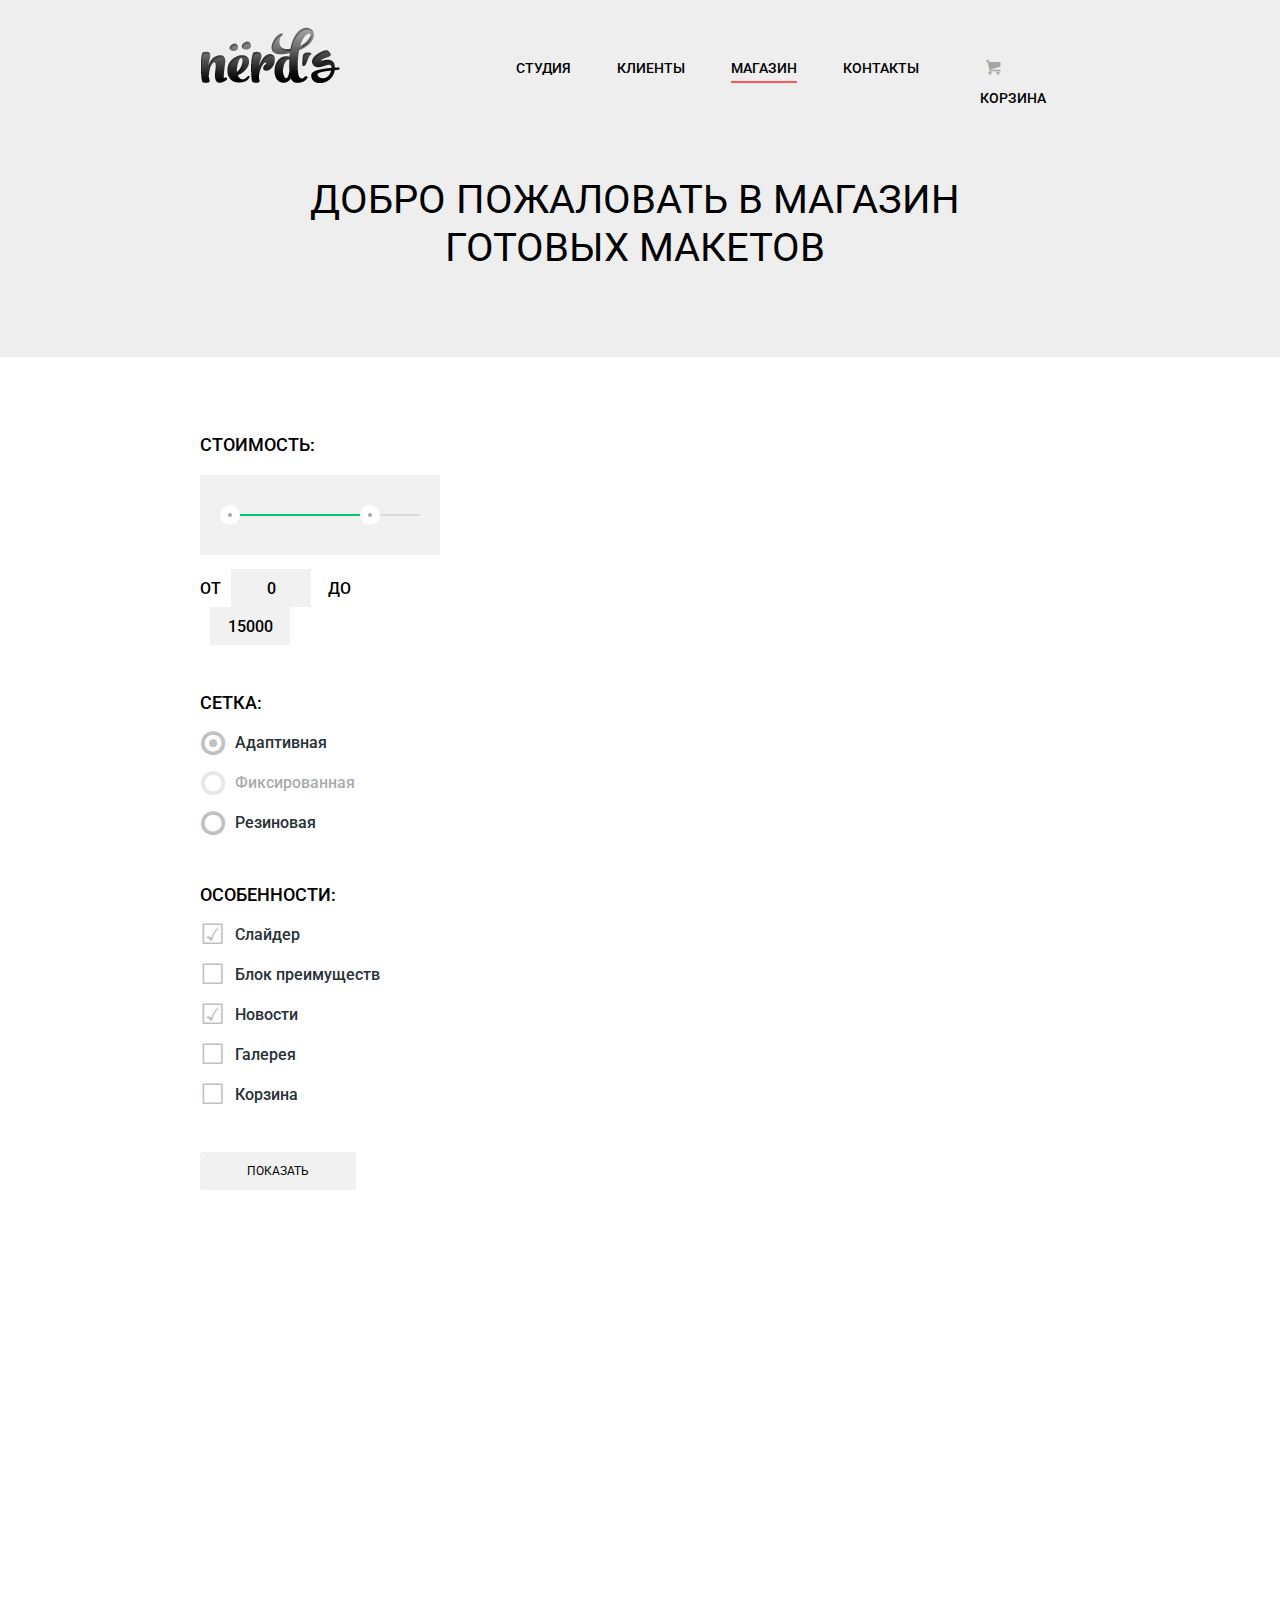
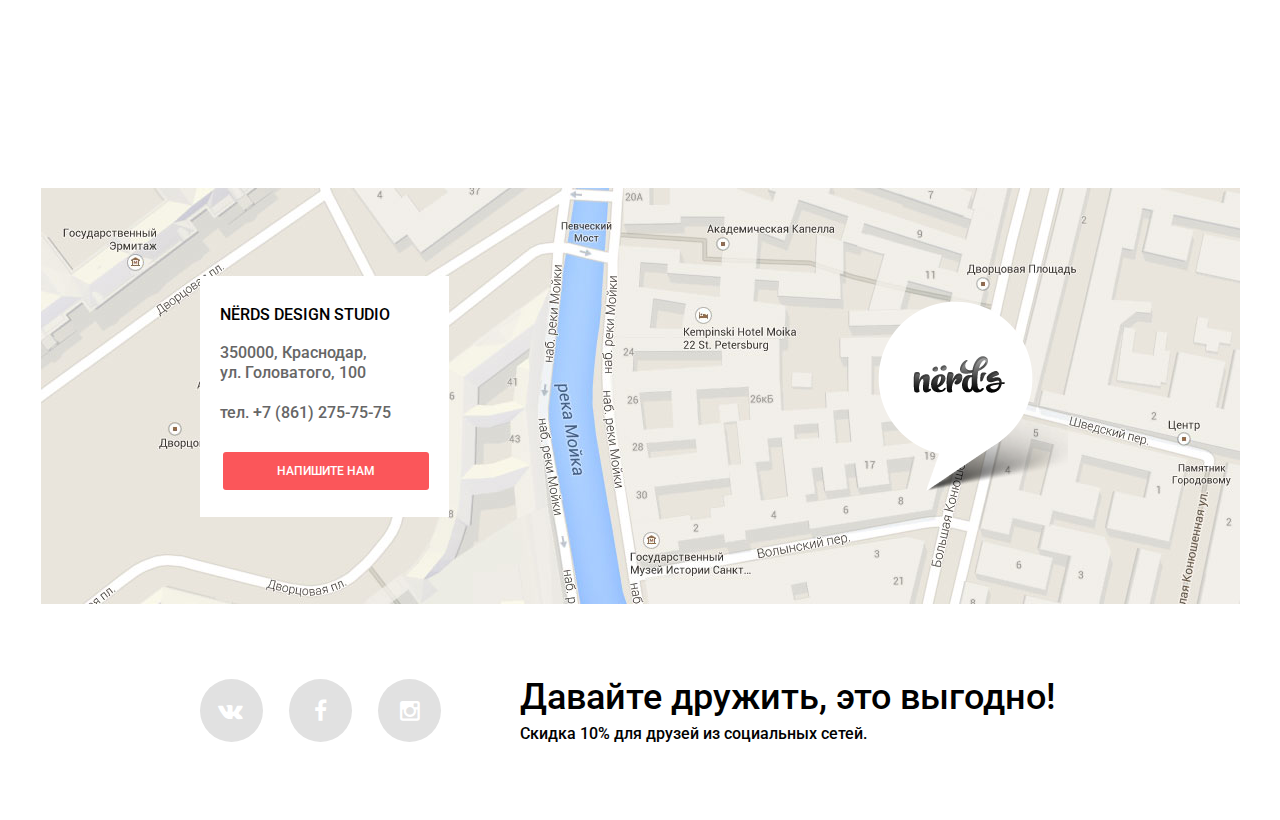
==== shop.html @ ef89e368 "добавил скрипт, начал размечать каталог, полностью доделал главную страницу" ====
<!DOCTYPE html>
<html lang="ru">
  <head>
    <meta charset="utf-8">
    <link href="https://fonts.googleapis.com/css?family=Roboto:500&amp;subset=cyrillic" rel="stylesheet">
    <link rel="stylesheet" href="css/normalize.css">
    <link rel="stylesheet" href="css/style.css">
    <title>Каталог Нёрдс</title>
  </head>
  <body class="inner-page">
    <header class="main-header">
      <div class="container clearfix">
        <div class="top-page clearfix">
          <nav class="main-navigation">
            <a href="index.html" class="main-logo">
              <img src="img/logo.svg" alt="Студия Нёрдс" height="56" width="139">
            </a>
            <ul class="nav-list">
              <li>
                <a href="index.html">Студия</a>
              </li>
              <li>
                <a href="#">Клиенты</a>
              </li>
              <li class="active">
                <span>Магазин</span>
              </li>
              <li>
                <a href="#">Контакты</a>
              </li>
            </ul>
          </nav>
          <div class="cart-block">
            <a href="#" class="cart"><i class="icon-basket"></i>Корзина</a>
          </div>
        </div>
        <div class="greeting container">
          <h1 class="greeting-text">Добро пожаловать в магазин готовых макетов</h1>
        </div>
      </div>
    </header>
    <main class="container">
      <div class="catalog clearfix">
        <div class="catalog-column-left">
          <form action="#" class="catalog-form" method="post">
            <fieldset class="catalog-price-check">
              <legend>Стоимость:</legend>
              <div class="toddler">
                <div class="toddler-scale">
                  <div class="toddler-scale-checked"></div>
                </div>
                <div class="toddler-range toddler-range-min"></div>
                <div class="toddler-range toddler-range-max"></div>
              </div>
              <label for="min-price">От</label>
              <input type="text" name="min-price" id="min-price" placeholder="0">
              <label for="max-price">До</label>
              <input type="text" name="max-price" id="max-price" placeholder="15000">
            </fieldset>
            <fieldset class="catalog-button-group">
              <legend>Сетка:</legend>
              <input type="radio" name="grid" value="grid-1" id="grid-1" checked>
              <label for="grid-1" class="icon-circle">Адаптивная</label>
              <input type="radio" name="grid" value="grid-2" id="grid-2" disabled>
              <label for="grid-2" class="icon-circle">Фиксированная</label>
              <input type="radio" name="grid" value="grid-3" id="grid-3">
              <label for="grid-3" class="icon-circle">Резиновая</label>
            </fieldset>
            <fieldset class="catalog-button-group">
              <legend>Особенности:</legend>
              <input type="checkbox" name="feature-1" id="feature-1" checked>
              <label for="feature-1">Слайдер</label>
              <input type="checkbox" name="feature-2" id="feature-2">
              <label for="feature-2">Блок преимуществ</label>
              <input type="checkbox" name="feature-3" id="feature-3" checked>
              <label for="feature-3">Новости</label>
              <input type="checkbox" name="feature-4" id="feature-4">
              <label for="feature-4">Галерея</label>
              <input type="checkbox" name="feature-5" id="feature-5">
              <label for="feature-5">Корзина</label>
            </fieldset>
            <button type="submit" class="button">Показать</button>
          </form>
        </div>
        <div class="catalog-column-right">

        </div>
      </div>
    </main>
    <footer class="main-footer">
      <div class="main-map">
        <div class="map"  id="yandex-map"></div>
        <div class="container">
          <div class="main-address">
            <span>NЁRDS DESIGN STUDIO</span>
            <p>350000, Краснодар,<br>
            ул. Головатого, 100</p>
            <p>тел. +7 (861) 275-75-75</p>
            <a href="#" class="button">Напишите нам</a>
          </div>
        </div>
      </div>

      <div class="modal-content">
        <button class="modal-content-close" type="button">Закрыть</button>
        <form action="#" class="write-us-form" method="post">
          <div class="clearfix">
            <div class="form-left-column">
              <label for="name-input">Ваше имя:</label>
              <input type="text" id="name-input" placeholder="Представьтесь, пожалуйста" name="name-input">
            </div>
            <div class="form-right-column">
              <label for="mail">Ваш e-mail:</label>
              <input type="text" id="mail" placeholder="Для отправки ответа" name="mail">
            </div>
          </div>
          <label for="letter">Текст письма:</label>
          <textarea class="letter" name="letter" id="letter" rows="5" required>В свободной форме</textarea>
          <button class="button" type="submit">Отправить</button>
        </form>
      </div>
      <div class="container">
        <div class="social clearfix">
          <div class="social-btns">
            <a class="social-btn social-btn-vk" href="https://www.vk.com"><i class="icon-vk"></i></a>
            <a class="social-btn social-btn-fb" href="https://www.facebook.com"><i class="icon-facebook"></i></a>
            <a class="social-btn social-btn-inst" href="https://www.instagram.com"><i class="icon-instagramm"></i></a>
          </div>
          <div class="social-text">
            <p><b>Давайте дружить, это выгодно!</b>
            Скидка 10% для друзей из социальных сетей.</p>
          </div>
        </div>
      </div>
    </footer>
    <script type="text/javascript" charset="utf-8" async src="https://api-maps.yandex.ru/services/constructor/1.0/js/?um=constructor%3A620518ed5c11a32c4e3339f65c993068801d20d8fc1c174d56c2d989a11e7b96&amp;width=100%25&amp;height=416&amp;lang=ru_RU&amp;scroll=true&id=yandex-map"></script>
    <script src="js/script.js"></script>
  </body>
</html>
---- css/style.css ----
@font-face {
  font-weight: normal;
  font-style: normal;

  font-family: "symbols-nerds";
  src: url("../fonts/symbols-nerds.woff") format("woff"),
       url("../fonts/symbols-nerds.woff2") format("woff2");
}

[class^="icon-"]::before,
[class*=" icon-"]::before {
  display: inline-block;
  width: 1em;
  margin-right: 0.2em;
  margin-left: 0.2em;

  font-weight: normal;
  line-height: 1em;
  font-family: "symbols-nerds";
  text-align: center;
  text-transform: none;
  text-decoration: inherit;
  font-style: normal;
  font-variant: normal;

  speak: none;
}

.icon-basket::before { content: "\62"; } /* "b" */
.icon-facebook::before { content: "\66"; } /* "f" */
.icon-twitter::before { content: "\74"; } /* "t" */
.icon-vk::before { content: "\76"; } /* "v" */
.icon-up-dir::before { content: "\25b2"; } /* "▲" */
.icon-down-dir::before { content: "\25bc"; } /* "▼" */
.icon-circle::before { content: "\25cb"; } /* "○" */
.icon-circle-dot::before { content: "\25cf"; } /* "●" */
.icon-check-off::before { content: "\2610"; } /* "☐" */
.icon-check-on::before { content: "\2611"; } /* "☑" */
.icon-instagramm::before { content: "📷"; } /* "\1f4f7" */


body {
  margin: 0;
  min-width: 900px;
  font-size: 16px;
  font-weight: 500;
  line-height: 22px;
  font-family: "Roboto", "Arial", sans-serif;
  color: #000000;
  background: #ffffff no-repeat;
}

body b {
  font-size: 36px;
  line-height: 36px;
  font-weight: 500;
}

.container {
  width: 880px;
  padding: 0 10px;
  margin: 0 auto;
}

.clearfix::after {
  content: "";
  display: table;
  clear: both;
}

/* НАЧАЛО ВЁРСТКИ ЗАГОЛОВКА ВСЕХ СТРАНИЦ */

.main-header {
  margin: 0;
  margin-bottom: 80px;
  background: #eeeeee;
}

.top-page {
  margin-bottom: 34px;
  padding-top: 27px;
}

.main-navigation {
  float: left;
  min-width: 720px;
}

.main-navigation .main-logo {
  display: block;
  float: left;
  padding-left: 1px;
  width: 139px;
  height: 56px;
}

.main-logo img {
  width: 139px;
  height: 56px;
}

.main-navigation .nav-list {
  float: right;
  padding: 0;
  margin: 0;
  max-width: 630px;
  padding-top: 26px;
  list-style: none;
  font-size: 0;
}

.nav-list li {
  display: inline-block;
  vertical-align: top;
}

.nav-list li a {
  padding: 0 23px;
  color: #000000;
  font-size: 14px;
  line-height: 30px;
  text-decoration: none;
  text-transform: uppercase;
}

.nav-list li:last-of-type a {
  padding-right: 1px;
}

.nav-list a:hover {
  color: #fb565a;
}

.nav-list a:active {
  color: #000000;
  opacity: 0.4;
}

.active {
  position: relative;
  background: none;
}

.active span {
  display: block;
  padding: 0 23px;
  color: #000000;
  font-size: 14px;
  line-height: 30px;
  text-decoration: none;
  text-transform: uppercase;
}

.active::after {
  position: absolute;
  content: "";
  right: 23px;
  bottom: 0;
  left: 23px;
  height: 2px;
  background: #fb565a;
}

.cart-block {
  float: right;
  width: 100px;
  padding-top: 26px;
  word-wrap: break-word;
}

.cart-block .active::after {
  width: 100%;
  right: 0;
  left: 0;
}

.cart {
  display: block;
  color: #000000;
  font-size: 14px;
  line-height: 30px;
  text-decoration: none;
  text-transform: uppercase;
}

.cart:hover {
  color: #fb565a;
}

.cart:active {
  color: #000000;
  opacity: 0.4;
}

.cart .icon-basket {
  padding-left: 2px;
  margin-right: 10px;
  font-size: 16px;
  opacity: 0.3;
}

.cart:hover .icon-basket{
  opacity: 1.0;
}
/* КОНЕЦ ВЁРСТКИ ЗАГОЛОВКА ВСЕХ СТРАНИЦ */

/* ВЁРСТКА СЛАЙДЕРА */

.slider {
  position: relative;
  overflow: hidden;
}

.slider-controls {
  position: absolute;
  left: 406px;
  right: 400px;
  bottom: 95px;
  font-size: 0;
  z-index: 5;
}

.slider-controls label {
  display: inline-block;
  vertical-align: bottom;
  height: 4px;
  width: 4px;
  margin-right: 9px;
  border: 3px solid #ffffff;
  border-radius: 50%;
  background-color: #ffffff;
  cursor: pointer;
}

.slider-controls label:last-child {
  margin: 0;
}

input[type="radio"]:first-of-type:checked ~ .slider-controls label:first-child,
input[type="radio"]:nth-of-type(2):checked ~ .slider-controls label:nth-child(2),
input[type="radio"]:last-of-type:checked ~ .slider-controls label:last-child {
  background-color: #c1c1c1;
}

input[type="radio"]:first-of-type:checked ~ .slider-inner {
  transform: translate(0);
}

input[type="radio"]:nth-of-type(2):checked ~ .slider-inner {
  transform: translate(-880px);
}

input[type="radio"]:last-of-type:checked ~ .slider-inner {
  transform: translate(-1760px);
}

.slider-inner {
  width: 300%;
}

.slide {
  float: left;
  width: 880px;
}

input[name="slider-toggle"] {
  display: none;
}

.slide-1 {
  background: url("../img/slide-1.png") no-repeat 100% 19px;
}

.slide-2 {
  background: url("../img/slide-2.png") no-repeat 98% 23px;
}

.slide-3 {
  background: url("../img/slide-3.png") no-repeat 99% 100%;
}

.slider-text {
  padding-top: 39px;
}

.slider-text b {
  display: block;
  margin: 0;
  padding: 0;
  margin-bottom: 19px;
}

.slider-text p {
  margin: 0;
  margin-bottom: 27px;
  padding: 0;
}

/* КОНЕЦ ВЁРСТКИ СЛАЙДЕРА */

/* ОБЩИЙ СТИЛЬ КНОПОК */
.button {
  display: inline-block;
  padding: 10px 70px;
  margin-bottom: 80px;
  border-radius: 3px;
  color: #ffffff;
  vertical-align: top;
  text-decoration: none;
  text-transform: uppercase;
  text-align: center;
  font-size: 12px;
  line-height: 18px;
  background-color: #fb565a;
  border: none;
  outline: none;
  cursor: pointer;
}

.button:hover {
  background-color: #d6494d;
}

.button:active {
  background-color: #b63538;
  box-shadow: inset 0 3px rgba(0, 0, 0, 0.15);
}

/* ГЛАВНАЯ СТРАНИЦА БЛОК УСЛУГ */

.products {
  margin-bottom: 58px;
  border-bottom: 2px solid #eeeeee;
}

.products-item {
  float: left;
  margin-right: 80px;
  width: 240px;
}

.products-item:last-child {
  margin: 0;
}

.products-item img {
  width: 240px;
  height: 124px;
  vertical-align: top;
}

.products-item h2 {
  margin: 0;
  margin-top: 22px;
  margin-bottom: 14px;
  padding: 0;
  font-size: 18px;
  line-height: 30px;
  text-transform: uppercase;
  font-weight: 500;
}

.products-item p {
  margin: 0;
  padding: 0;
  margin-bottom: 27px;
  font-size: 15px;
  line-height: 22px;
}

.products-item .button {
  padding: 10px 40px;
}

.button-green {
  background-color: #00ca74;
}

.button-green:hover {
  background-color: #01a25e;
}

.button-green:active {
  background-color: #009053;
  box-shadow: inset 0 3px rgba(0, 0, 0, 0.15);
}

.button-yellow {
  background-color: #efc84a;
}

.button-yellow:hover {
  background-color: #d6ae2c;
}

.button-yellow:active {
  background-color: #c09b24;
  box-shadow: inset 0 3px rgba(0, 0, 0, 0.15);
}

/* КОНЕЦ БЛОКА УСЛУГ */

/* ГЛАВНАЯ СТРАНИЦА БЛОК О КОМПАНИИ */

.about-us {
  border-bottom: 2px solid #eeeeee;
}

.inner-column-left {
  float: left;
  width: 620px;
}

.about-us-description p {
  margin: 0;
  margin-bottom: 44px;
}

.about-us-description .about-us-title {
  margin: 0;
  margin-bottom: 18px;
  padding: 0;
  padding-top: 12px;
}

.about-us-lists .list-title {
  display: block;
  margin-bottom: 22px;
  text-transform: uppercase;
}

.about-us-lists ul {
  margin: 0;
  padding: 0;
  list-style: none;
}

.about-us-lists ul li {
  position: relative;
  padding-left: 36px;
  margin-bottom: 21px;
}

.about-us-lists ul li:last-of-type {
  margin-bottom: 70px;
}

.about-us-lists ul li::before {
  position: absolute;
  content: "";
  left: 0;
  top: 50%;
  width: 25px;
  height: 2px;
  background-color: #fb565a;
}

.inner-column-right {
  float: right;
  width: 240px;
}

.inner-column-logo {
  text-align: center;
}

.inner-column-logo img {
  vertical-align: top;
  padding-left: 31px;
  padding-right: 22px;
  height: 75px;
  width: 187px;
  margin-bottom: 28px;
}

.inner-column-logo span {
  position: relative;
  z-index: 2;
  text-transform: uppercase;
  background-color: #fff;
}

.inner-column-logo::after {
  position: relative;
  z-index: 1;
  content: "";
  bottom: 12px;
  display: block;
  border-bottom: 2px solid #eeeeee;
}

/* КОНЕЦ БЛОКА О КОМПАНИИ */

/* ГЛАВНАЯ СТРАНИЦА БЛОК ПАРТНЁРОВ */
.partners {
  height: 170px;
  border-bottom: 2px solid #eeeeee;
  font-size: 0;
  line-height: 0;
}

.partners a {
  display: inline-block;
  padding-right: 11px;
  padding-left: 12px;
  margin-right: 100px;
  vertical-align: top;
}

.partners a:first-child {
  padding-top: 67px;
  padding-bottom: 62px;
}

.partners a:nth-child(2) {
  padding-top: 55px;
  padding-bottom: 43px;
}

.partners a:last-child {
  margin: 0;
  padding-top: 45px;
  padding-bottom: 31px;
}

.partners a:link {
  opacity: 0.2;
}

.partners a:hover, .partners a:active {
  opacity: 1.0;
}

/* КОНЕЦ БЛОКА ПАРТНЁРОВ */

/* ЗАГОЛОВОК ДЛЯ СТРАНИЦЫ С КАТАЛОГОМ */

.inner-page .top-page{
  margin-bottom: 63px;
}

.inner-page .main-header {
  margin-bottom: 73px;
}

.greeting {
  margin-bottom: 85px;
}

.greeting .greeting-text{
  margin: 0;
  font-size: 40px;
  padding-right: 110px;
  padding-left: 80px;
  line-height: 1.2;
  font-weight: normal;
  text-transform: uppercase;
  text-align: center;
}

.catalog {
  padding-bottom: 75px;
}

.catalog-form fieldset {
  margin: 0;
  padding: 0;
  border: none;
}

.catalog-form .catalog-price-check {
  font-size: 0;
  margin-bottom: 43px;
}

.catalog-form legend {
  margin-bottom: 15px;
  font-size: 18px;
  line-height: 30px;
  text-transform: uppercase;
}

.catalog-column-left {
  float: left;
  width: 240px;
  min-height: 1200px;
}

.toddler {
  position: relative;
  padding: 39px 20px;
  margin-bottom: 14px;
  background-color: #f1f1f1;
}

.toddler-scale {
  height: 2px;
  background-color: #d7dcde;
}

.toddler-scale-checked {
  height: 2px;
  width: 70%;
  background-color: #00ca74;
}

.toddler-range {
  position: absolute;
  top: 30px;
  width: 4px;
  height: 4px;
  border: 8px solid #fff;
  border-radius: 50%;
  background-color: #ababab;
  cursor: pointer;
}

.toddler-range-max {
  left: 160px;
}

.catalog-price-check label {
  text-transform: uppercase;
  font-size: 16px;
}

.catalog-price-check input[type="text"] {
  margin: 0;
  margin-left: 10px;
  margin-right: 17px;
  padding: 0;
  height: 38px;
  width: 80px;
  font-family: "Roboto", "Arial", sans-serif;
  color: #000000;
  font-size: 16px;
  line-height: 22px;
  font-weight: 500;
  text-align: center;
  text-transform: uppercase;
  outline: none;
  border: none;
  background-color: #f1f1f1;
}

.catalog-price-check input[type="text"]:nth-of-type(2n) {
  margin-right: 0;
}

.catalog-form .catalog-button-group {
  margin-bottom: 27px;
}

.catalog-button-group input[type="radio"],
.catalog-button-group input[type="checkbox"]{
  display: none;
}

.catalog-button-group input[type="radio"] + label,
.catalog-button-group input[type="checkbox"] + label {
  position: relative;
  display: block;
  margin-bottom: 20px;
  padding-left: 35px;
  color: #283136;
  line-height: 20px;
  cursor: pointer;
}

.catalog-button-group input[type="radio"] + label::before,
.catalog-button-group input[type="checkbox"] + label::before {
  content: "\25cb";
  position: absolute;
  margin: 0;
  padding: 0;
  width: 25px;
  height: 25px;
  top: 0;
  left: 0;
  color: #c1c1c1;
  font-size: 28px;
  line-height: 20px;
}

.catalog-button-group input[type="radio"]:checked + label::before {
  content: "\25cf";
}

.catalog-button-group input[type="checkbox"] + label::before {
  content: "\2610";
}

.catalog-button-group input[type="checkbox"]:checked + label::before {
  content: "\2611";
}

.catalog-button-group input[type="radio"]:disabled + label,
.catalog-button-group input[type="checkbox"]:disabled + label {
  opacity: 0.4;
}

.catalog-button-group input[type="radio"]:not(:disabled) + label:hover,
.catalog-button-group input[type="checkbox"]:not(:disabled) + label:hover {
  color: #000000;
}

.catalog-button-group input[type="radio"]:not(:disabled) + label:hover::before,
.catalog-button-group input[type="checkbox"]:not(:disabled) + label:hover::before {
  color: #b5b5b5;
}

.catalog-form .button {
  padding-left: 47px;
  padding-right: 47px;
  font-family: "Roboto", "Arial", sans-serif;
  color: #000000;
  background-color: #f1f1f1;
}

.catalog-form .button:hover {
  background-color: #e5e5e5;
}

.catalog-form .button:active {
  background-color: #d5d5d5;
}


.catalog-column-right {
  float: right;
  width: 580px;
  min-height: 1200px;
}


/* ФУТЕР ДЛЯ ВСЕХ СТРАНИЦ (С КАРТОЙ) */
.main-footer {
  padding-top: 83px;
  position: relative;
}

.main-map {
  position: relative;
  height: 416px;
  width: 100%;
  background: #ffffff url("../img/map.jpg") no-repeat 50% 50%;
}

.map {
  position: relative;
  z-index: 1;
}

.main-map::after {
  content: "";
  z-index: 0;
  position: absolute;
  margin-left: 238px;
  top: 113px;
  left: 50%;
  width: 190px;
  height: 231px;
  background: transparent url("../img/marker.png") no-repeat;
}

.main-address {
  position: absolute;
  z-index: 1;
  top: 88px;
  padding: 24px 20px 27px;
  background: #fff;
}

.main-address span {
  line-height: 30px;
}

.main-address p {
  margin: 0;
  margin-top: 13px;
  margin-bottom: 20px;
  color: #666666;
  font-size: 16px;
  line-height: 20px;
}

.main-address p:last-of-type {
  margin-bottom: 29px;
}

.main-address .button {
  padding: 10px 54px;
  margin: 0;
  margin-left: 3px;
}

.social {
  margin-top: 75px;
  margin-bottom: 75px;
}

.social-btns {
  float: left;
  width: 241px;
  font-size: 0;
}

.social-btn {
  display: inline-block;
  vertical-align: top;
  margin-right: 26px;
  width: 63px;
  height: 63px;
  color: #ffffff;
  font-size: 23px;
  line-height: 16px;
  text-align: center;
  background: #e1e1e1;
  border-radius: 50%;
}

.social-btn:hover {
  background-color: #fb565a;
}

.social-btn:active {
  background-color: #d6494d;
  box-shadow: inset 0 3px rgba(0, 0, 0, 0.15);
}

.social-btn i {
  display: block;
  padding-top: 20px;
}

.social-btn-vk i {
  padding-right: 5px;
}

.social-btn:last-child {
  margin: 0;
}

.social-text {
  float: right;
  width: 550px;
  padding: 0 10px;
}

.social-text p {
  margin: 0;
  padding: 0;
}

.social-text b {
  display: block;
  margin-bottom: 8px;
}

/* КОНЕЦ ФУТЕРА */

/* ВСПЛЫВАЮЩЕЕ ОКНО */

.modal-content {
  position: fixed;
  display: none;
  z-index: 5;
  width: 460px;
  bottom: 20%;
  left: 50%;
  margin-left: -310px;
  padding: 50px 80px;
  padding-right: 90px;
  background: #ffffff;
  color: #000000;
  box-shadow: 0 20px 40px 0 rgba(0, 1, 1, 0.75);
}

@keyframes bounce {
  0% {transform: translateY(-2000px);}
  70% { transform: translateY(30px); }
  90% { transform: translateY(-10px); }
  100% {transform: translateY(0);}
}

.modal-content-show {
  display: block;
  animation: bounce 0.6s;
}

@keyframes shake {
  0%, 100% { transform: translateX(0); }
  10%, 30%, 50%, 70%, 90% { transform: translateX(10px); }
  20%, 40%, 60%, 80% { transform: translateX(-10px); }
}

.modal-error {
  animation: shake 0.6s;
}

.modal-content-close {
  position: absolute;
  top: 6px;
  right: 6px;
  width: 41px;
  height: 41px;
  font-size: 0;
  border: 0;
  border-radius: 50%;
  outline: 0;
  background-color: #fb565a;
  cursor: pointer;
}

.modal-content-close::before,
.modal-content-close::after {
  content: "";
  position: absolute;
  top: 7px;
  left: 18px;
  width: 5px;
  height: 25px;
  background-color: #ffffff;
}

.modal-content-close::before {
  transform: rotate(45deg);
}

.modal-content-close::after {
  transform: rotate(-45deg);
}

.write-us-form .form-left-column {
  float: left;
}

.write-us-form .form-right-column {
  float: right;
}

.write-us-form label {
  display: block;
  margin-bottom: 10px;
  font-size: 16px;
  line-height: 18px;
}

.write-us-form input[type="text"], .write-us-form .letter{
  margin: 0;
  margin-bottom: 20px;
  padding: 9px 14px;
  box-sizing: border-box;
  width: 220px;

  font-size: 12px;
  line-height: 18px;
  font-weight: 500;
  font-family: "Roboto", "Arial", sans-serif;
  text-transform: uppercase;
  color: #000000;

  border: 2px solid #d7dcde;
  border-radius: 2px;
  outline: none;
}

input[type="text"]::-webkit-input-placeholder {
   color: #000000;
}

input[type="text"]::-moz-placeholder {
   color: #000000;
   opacity: 1;
}

.write-us-form input[type="text"]:hover, .write-us-form .letter:hover {
  border-color: #a2a9ac;
}

.write-us-form input[type="text"]:focus, .write-us-form .letter:focus {
  border-color: #56bffb;
}

.write-us-form .letter {
  display: block;
  margin-bottom: 58px;
  width: 100%;
  height: 113px;
}

.write-us-form .button {
  margin-bottom: 20px;
  width: 100%;
}

/* КОНЕЦ ВСПЛЫВАЮЩЕГО ОКНА */
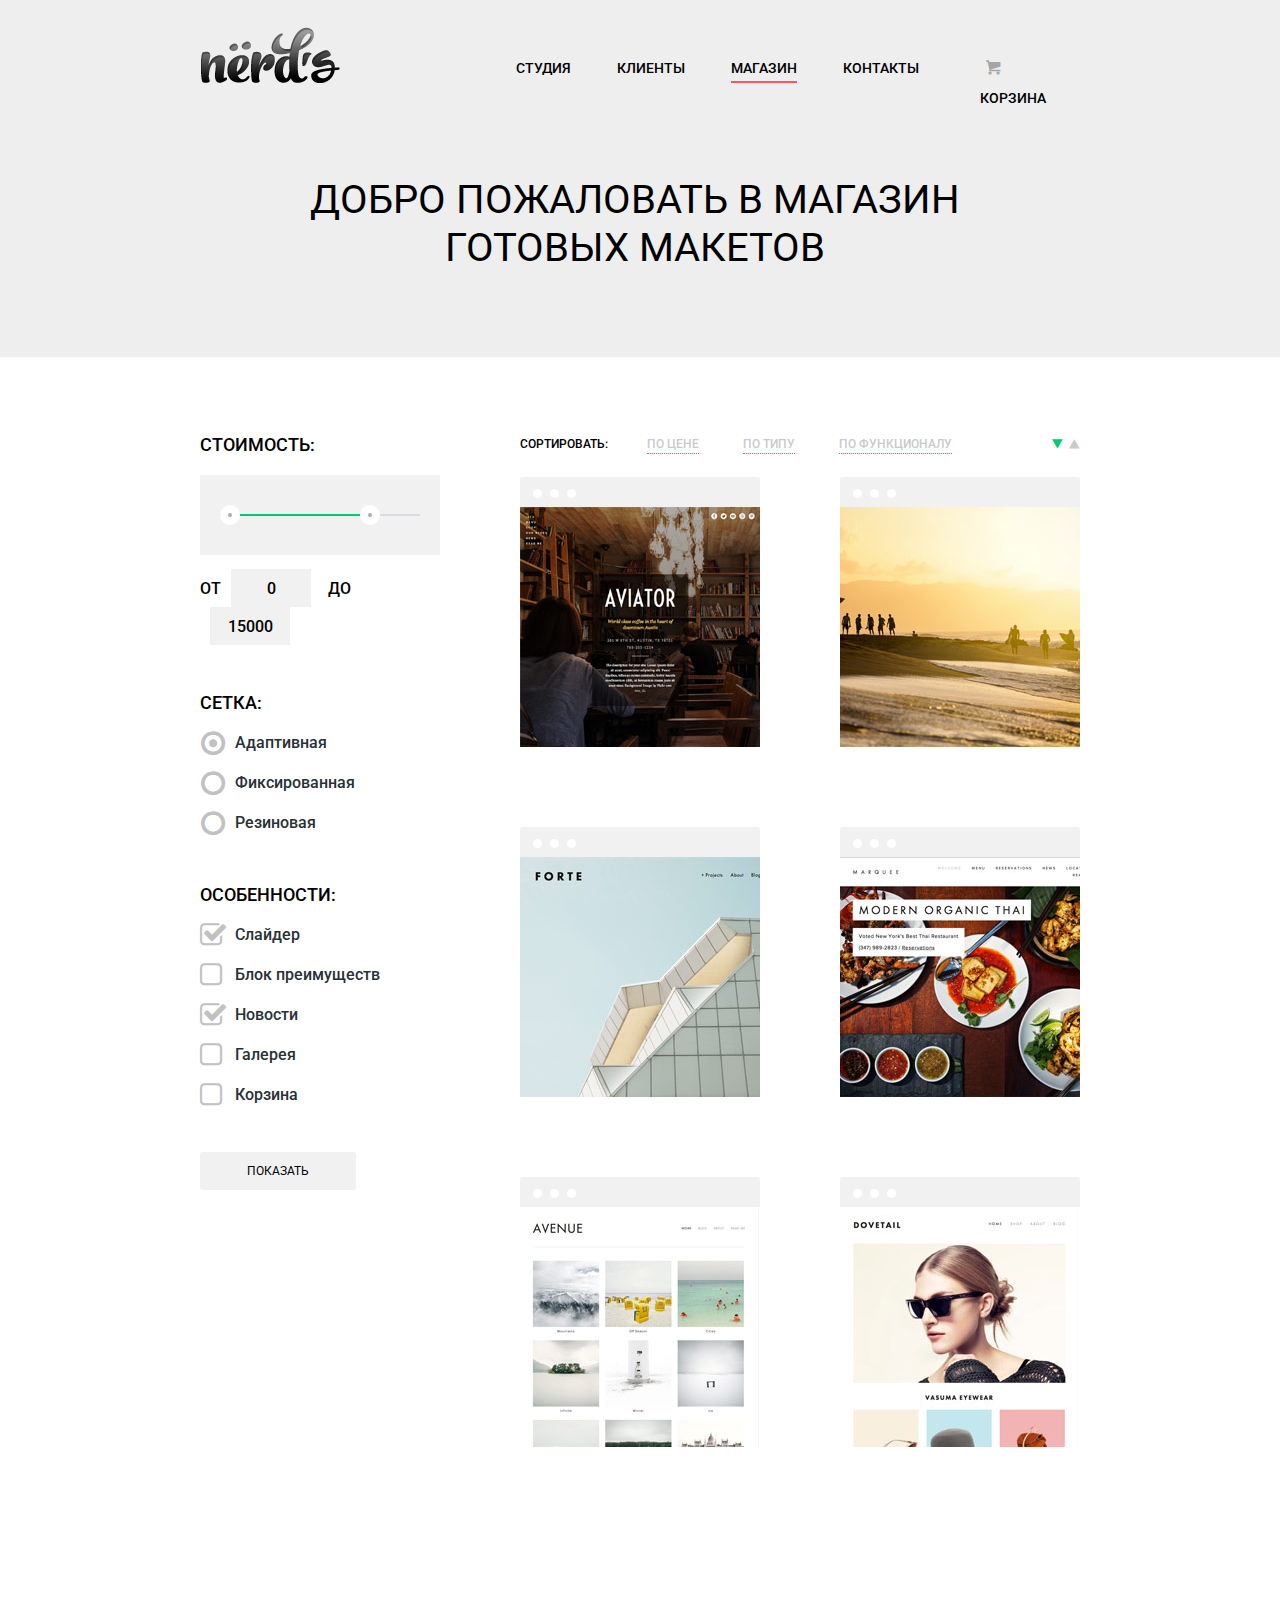
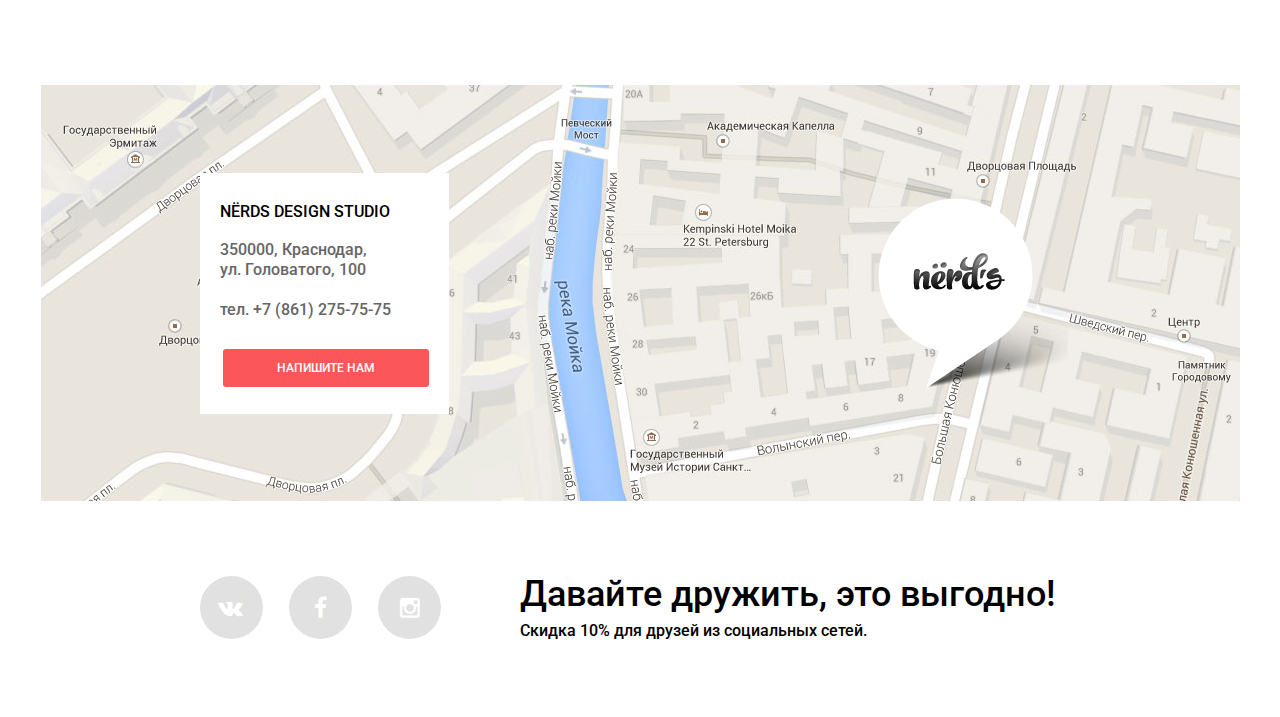
==== commit 73ef1291: "почти доделал каталог, состояния ссылок сделал в нём" ====
--- a/shop.html
+++ b/shop.html
@@ -61,7 +61,7 @@
               <legend>Сетка:</legend>
               <input type="radio" name="grid" value="grid-1" id="grid-1" checked>
               <label for="grid-1" class="icon-circle">Адаптивная</label>
-              <input type="radio" name="grid" value="grid-2" id="grid-2" disabled>
+              <input type="radio" name="grid" value="grid-2" id="grid-2">
               <label for="grid-2" class="icon-circle">Фиксированная</label>
               <input type="radio" name="grid" value="grid-3" id="grid-3">
               <label for="grid-3" class="icon-circle">Резиновая</label>
@@ -83,7 +83,98 @@
           </form>
         </div>
         <div class="catalog-column-right">
-
+          <div class="sorting-block clearfix">
+            <span class="sorting-title">Сортировать:</span>
+            <ul class="sorting-menu">
+              <li><a href="#" class="sorting-type">По цене</a></li>
+              <li><a href="#" class="sorting-type">По типу</a></li>
+              <li><a href="#" class="sorting-type">По функционалу</a></li>
+            </ul>
+            <div class="sorting-icons clearfix">
+              <i class="icon-down-dir active"></i>
+              <i class="icon-up-dir"></i>
+            </div>
+          </div>
+          <div class="catalog-items">
+            <div class="catalog-item">
+              <div class="catalog-item-top">
+                <span></span>
+                <span></span>
+                <span></span>
+              </div>
+              <img src="img/item-1.jpg" alt="" width="240" height="240">
+              <div class="catalog-item-block">
+                <h1>Aviator</h1>
+                <p>Одностраничный макет с авторским дизайном</p>
+                <a href="#" class="button">8000 р.</a>
+              </div>
+            </div>
+            <div class="catalog-item">
+              <div class="catalog-item-top">
+                <span></span>
+                <span></span>
+                <span></span>
+              </div>
+              <img src="img/item-2.jpg" alt="" width="240" height="240">
+              <div class="catalog-item-block">
+                <h1>Sunset</h1>
+                <p>Интернет-магазин с личным кабинетом</p>
+                <a href="#" class="button">10000 р.</a>
+              </div>
+            </div>
+            <div class="catalog-item">
+              <div class="catalog-item-top">
+                <span></span>
+                <span></span>
+                <span></span>
+              </div>
+              <img src="img/item-3.jpg" alt="" width="240" height="240">
+              <div class="catalog-item-block">
+                <h1>Forte</h1>
+                <p>Отличный макет для личного блога</p>
+                <a href="#" class="button">5000 р.</a>
+              </div>
+            </div>
+            <div class="catalog-item">
+              <div class="catalog-item-top">
+                <span></span>
+                <span></span>
+                <span></span>
+              </div>
+              <img src="img/item-4.jpg" alt="" width="240" height="240">
+              <div class="catalog-item-block">
+                <h1>Modern Organic THAI</h1>
+                <p>Сайт для ресторана быстрого питания</p>
+                <a href="#" class="button">12000 р.</a>
+              </div>
+            </div>
+            <div class="catalog-item">
+              <div class="catalog-item-top">
+                <span></span>
+                <span></span>
+                <span></span>
+              </div>
+              <img src="img/item-5.jpg" alt="" width="239" height="240">
+              <div class="catalog-item-block">
+                <h1>Avenue</h1>
+                <p>Макет для блога  о путешествиях</p>
+                <a href="#" class="button">8000 р.</a>
+              </div>
+            </div>
+            <div class="catalog-item">
+              <div class="catalog-item-top">
+                <span></span>
+                <span></span>
+                <span></span>
+              </div>
+              <img src="img/item-6.jpg" alt="" width="239" height="240">
+              <div class="catalog-item-block">
+                <h1>Dovetail</h1>
+                <p>Интернет-магазин с галереей товаров</p>
+                <a href="#" class="button">14000 р.</a>
+              </div>
+            </div>
+          </div>
         </div>
       </div>
     </main>
@@ -122,9 +213,9 @@
       <div class="container">
         <div class="social clearfix">
           <div class="social-btns">
-            <a class="social-btn social-btn-vk" href="https://www.vk.com"><i class="icon-vk"></i></a>
-            <a class="social-btn social-btn-fb" href="https://www.facebook.com"><i class="icon-facebook"></i></a>
-            <a class="social-btn social-btn-inst" href="https://www.instagram.com"><i class="icon-instagramm"></i></a>
+            <a href="https://www.vk.com" class="social-btn social-btn-vk" ><i class="icon-vk"></i></a>
+            <a href="https://www.facebook.com" class="social-btn social-btn-fb"><i class="icon-facebook"></i></a>
+            <a href="https://www.instagram.com" class="social-btn social-btn-inst" ><i class="icon-instagramm"></i></a>
           </div>
           <div class="social-text">
             <p><b>Давайте дружить, это выгодно!</b>
--- a/css/style.css
+++ b/css/style.css
@@ -562,6 +562,12 @@
   padding-bottom: 75px;
 }
 
+.catalog-column-left {
+  float: left;
+  width: 240px;
+  margin-right: 60px;
+}
+
 .catalog-form fieldset {
   margin: 0;
   padding: 0;
@@ -578,12 +584,6 @@
   font-size: 18px;
   line-height: 30px;
   text-transform: uppercase;
-}
-
-.catalog-column-left {
-  float: left;
-  width: 240px;
-  min-height: 1200px;
 }
 
 .toddler {
@@ -670,6 +670,7 @@
 .catalog-button-group input[type="radio"] + label::before,
 .catalog-button-group input[type="checkbox"] + label::before {
   content: "\25cb";
+  font-family: "symbols-nerds";
   position: absolute;
   margin: 0;
   padding: 0;
@@ -725,11 +726,176 @@
   background-color: #d5d5d5;
 }
 
-
 .catalog-column-right {
   float: right;
-  width: 580px;
-  min-height: 1200px;
+  width: 560px;
+  padding-left: 20px;
+  padding-top: 5px;
+}
+
+.sorting-block {
+  width: 560px;
+  margin-bottom: 20px;
+  font-size: 12px;
+  line-height: 18px;
+  text-transform: uppercase;
+}
+
+.sorting-title {
+  float: left;
+  margin: 0;
+  padding: 0;
+  width: 105px;
+}
+
+.sorting-menu {
+  float: left;
+  width: 375px;
+  margin: 0;
+  padding: 0;
+  font-size: 0;
+  list-style: none;
+}
+
+.sorting-menu li {
+  display: inline-block;
+  font-size: 12px;
+}
+
+.sorting-type {
+  display: block;
+  margin: 0 22px;
+  margin-bottom: 2px;
+  border-bottom: 1px dotted #00ca74;
+  color: #cacaca;
+  text-decoration: none;
+}
+
+.sorting-type:hover {
+  color: #000000;
+  border-bottom-style: solid;
+}
+
+.sorting-type:active {
+  color: #000000;
+  border: none;
+}
+
+.sorting-icons {
+  float: right;
+  position: relative;
+}
+
+.sorting-icons i::before {
+  position: absolute;
+  top: -1px;
+  left: -34px;
+  display: inline;
+  margin: 0;
+  color: #cacaca;
+  font-size: 23px;
+  line-height: 20px;
+}
+
+.sorting-icons .active::before {
+  color:  #00ca74;
+}
+
+.sorting-icons .icon-up-dir::before {
+  left: -17px;
+}
+
+.catalog-items {
+  font-size: 0;
+}
+
+.catalog-item {
+  display: inline-block;
+  vertical-align: top;
+  width: 240px;
+  height: 270px;
+  margin-right: 80px;
+  margin-bottom: 80px;
+  font-size: 18px;
+}
+
+.catalog-item:nth-child(2n) {
+  margin-right: 0;
+}
+
+.catalog-item-top {
+  box-sizing: border-box;
+  width: 100%;
+  height: 30px;
+  padding-left: 13px;
+  padding-top: 10px;
+  background-color: #f1f1f1;
+  border-top-left-radius: 3px;
+  border-top-right-radius: 3px;
+  font-size: 0;
+}
+
+.catalog-item-top span {
+  display: inline-block;
+  margin-right: 8px;
+  width: 9px;
+  height: 9px;
+  border-radius: 50%;
+  background-color: #ffffff;
+}
+
+.catalog-item img {
+  position: absolute;
+}
+
+.catalog-item-block {
+  display: none;
+  position: relative;
+  padding: 0 20px;
+  box-sizing: border-box;
+  left: 20px;
+  top: 20px;
+  width: 200px;
+  height: 200px;
+  text-align: center;
+  background-color: #ffffff;
+}
+
+.catalog-item-block h1 {
+  margin: 0;
+  margin-bottom: 15px;
+  padding: 0;
+  padding-top: 35px;
+  font-size: 18px;
+  text-transform: uppercase;
+  line-height: 24px;
+}
+
+.catalog-item-block p {
+  margin: 0;
+  padding: 0;
+  font-size: 14px;
+  line-height: 18px;
+}
+
+.catalog-item-block .button {
+  position: absolute;
+  bottom: 0;
+  right: 30px;
+  left: 30px;
+  margin-bottom: 20px;
+  padding: 10px 30px;
+  width: 80px;
+  font-size: 18px;
+  line-height: 18px;
+}
+
+.catalog-item:hover .catalog-item-top {
+  background-color: #797979;
+}
+
+.catalog-item:hover .catalog-item-block {
+  display: block;
 }
 
 
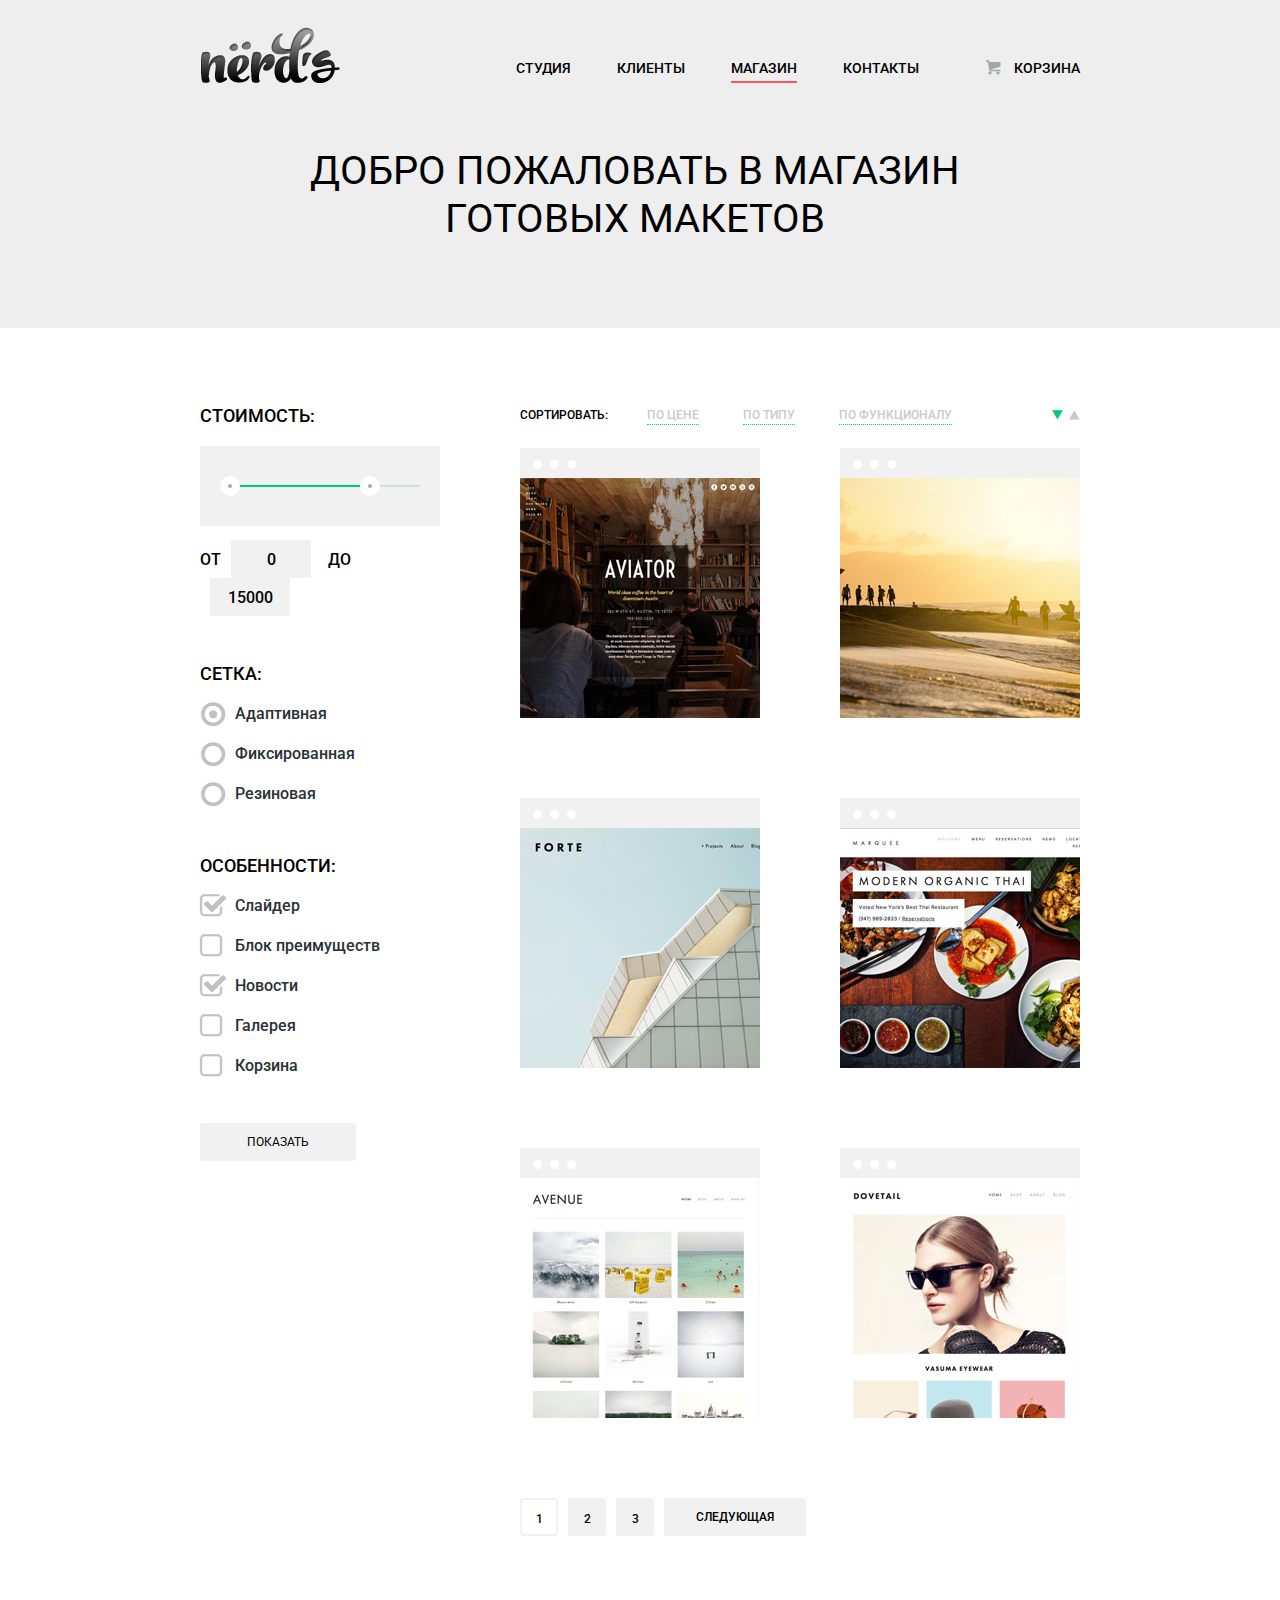
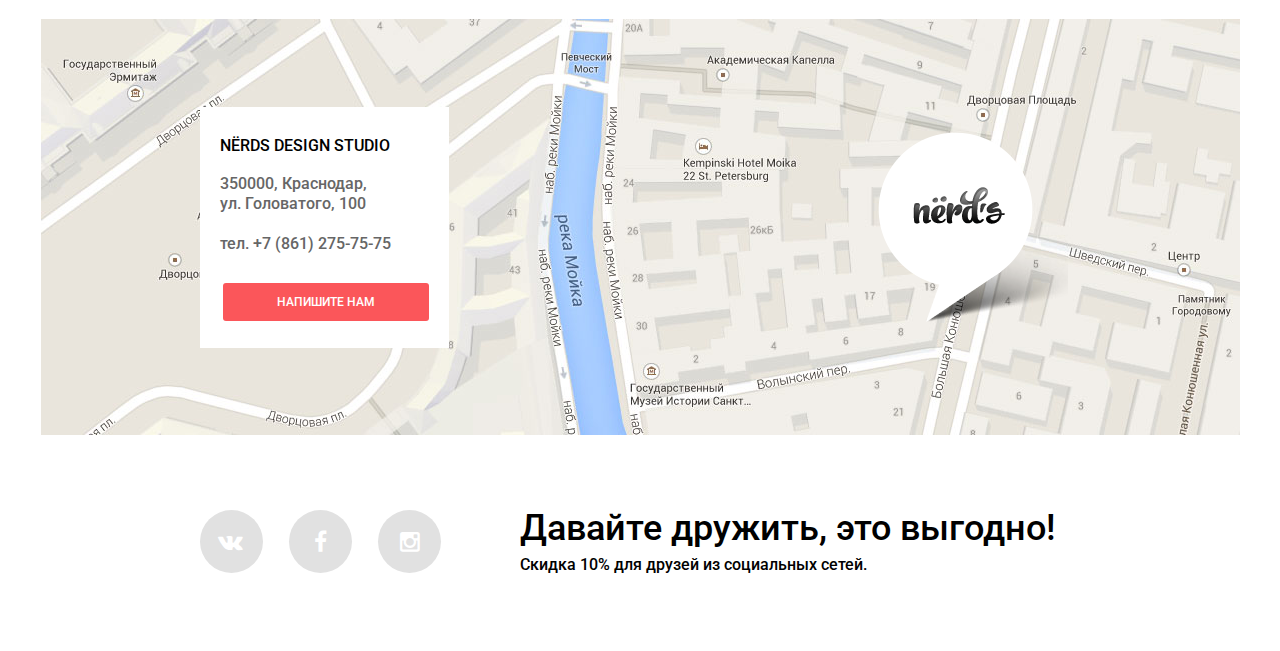
==== commit b0f8b1ee: "доделал полностью" ====
--- a/shop.html
+++ b/shop.html
@@ -79,7 +79,7 @@
               <input type="checkbox" name="feature-5" id="feature-5">
               <label for="feature-5">Корзина</label>
             </fieldset>
-            <button type="submit" class="button">Показать</button>
+            <button type="submit" class="button catalog-button">Показать</button>
           </form>
         </div>
         <div class="catalog-column-right">
@@ -104,7 +104,7 @@
               </div>
               <img src="img/item-1.jpg" alt="" width="240" height="240">
               <div class="catalog-item-block">
-                <h1>Aviator</h1>
+                <a href="#"><h1>Aviator</h1></a>
                 <p>Одностраничный макет с авторским дизайном</p>
                 <a href="#" class="button">8000 р.</a>
               </div>
@@ -117,7 +117,7 @@
               </div>
               <img src="img/item-2.jpg" alt="" width="240" height="240">
               <div class="catalog-item-block">
-                <h1>Sunset</h1>
+                <a href="#"><h1>Sunset</h1></a>
                 <p>Интернет-магазин с личным кабинетом</p>
                 <a href="#" class="button">10000 р.</a>
               </div>
@@ -130,7 +130,7 @@
               </div>
               <img src="img/item-3.jpg" alt="" width="240" height="240">
               <div class="catalog-item-block">
-                <h1>Forte</h1>
+                <a href="#"><h1>Forte</h1></a>
                 <p>Отличный макет для личного блога</p>
                 <a href="#" class="button">5000 р.</a>
               </div>
@@ -143,7 +143,7 @@
               </div>
               <img src="img/item-4.jpg" alt="" width="240" height="240">
               <div class="catalog-item-block">
-                <h1>Modern Organic THAI</h1>
+                <a href="#"><h1>Modern Organic THAI</h1></a>
                 <p>Сайт для ресторана быстрого питания</p>
                 <a href="#" class="button">12000 р.</a>
               </div>
@@ -156,7 +156,7 @@
               </div>
               <img src="img/item-5.jpg" alt="" width="239" height="240">
               <div class="catalog-item-block">
-                <h1>Avenue</h1>
+                <a href="#"><h1>Avenue</h1></a>
                 <p>Макет для блога  о путешествиях</p>
                 <a href="#" class="button">8000 р.</a>
               </div>
@@ -169,18 +169,24 @@
               </div>
               <img src="img/item-6.jpg" alt="" width="239" height="240">
               <div class="catalog-item-block">
-                <h1>Dovetail</h1>
+                <a href="#"><h1>Dovetail</h1></a>
                 <p>Интернет-магазин с галереей товаров</p>
                 <a href="#" class="button">14000 р.</a>
               </div>
             </div>
+          </div>
+          <div class="paginator">
+            <a href="#" class="button catalog-button page-button current-page">1</a>
+            <a href="#" class="button catalog-button page-button">2</a>
+            <a href="#" class="button catalog-button page-button">3</a>
+            <a href="#" class="button catalog-button">Следующая</a>
           </div>
         </div>
       </div>
     </main>
     <footer class="main-footer">
       <div class="main-map">
-        <div class="map"  id="yandex-map"></div>
+        <div class="map" id="yandex-map"></div>
         <div class="container">
           <div class="main-address">
             <span>NЁRDS DESIGN STUDIO</span>
--- a/css/style.css
+++ b/css/style.css
@@ -163,7 +163,7 @@
 
 .cart-block {
   float: right;
-  width: 100px;
+  min-width: 100px;
   padding-top: 26px;
   word-wrap: break-word;
 }
@@ -301,8 +301,7 @@
 /* ОБЩИЙ СТИЛЬ КНОПОК */
 .button {
   display: inline-block;
-  padding: 10px 70px;
-  margin-bottom: 80px;
+  padding: 10px 20px;
   border-radius: 3px;
   color: #ffffff;
   vertical-align: top;
@@ -317,6 +316,11 @@
   cursor: pointer;
 }
 
+.slider-text .button {
+  padding: 10px 70px;
+  margin-bottom: 80px;
+}
+
 .button:hover {
   background-color: #d6494d;
 }
@@ -370,6 +374,7 @@
 
 .products-item .button {
   padding: 10px 40px;
+  margin-bottom: 80px;
 }
 
 .button-green {
@@ -558,9 +563,6 @@
   text-align: center;
 }
 
-.catalog {
-  padding-bottom: 75px;
-}
 
 .catalog-column-left {
   float: left;
@@ -710,7 +712,7 @@
   color: #b5b5b5;
 }
 
-.catalog-form .button {
+.catalog-button {
   padding-left: 47px;
   padding-right: 47px;
   font-family: "Roboto", "Arial", sans-serif;
@@ -718,11 +720,11 @@
   background-color: #f1f1f1;
 }
 
-.catalog-form .button:hover {
+.catalog-button:hover {
   background-color: #e5e5e5;
 }
 
-.catalog-form .button:active {
+.catalog-button:active {
   background-color: #d5d5d5;
 }
 
@@ -811,6 +813,7 @@
 
 .catalog-item {
   display: inline-block;
+  position: relative;
   vertical-align: top;
   width: 240px;
   height: 270px;
@@ -833,6 +836,7 @@
   border-top-left-radius: 3px;
   border-top-right-radius: 3px;
   font-size: 0;
+  transition: background 1s;
 }
 
 .catalog-item-top span {
@@ -844,22 +848,28 @@
   background-color: #ffffff;
 }
 
-.catalog-item img {
+.catalog-item-block {
+  opacity: 0;
+  visibility: hidden;
   position: absolute;
-}
-
-.catalog-item-block {
-  display: none;
-  position: relative;
   padding: 0 20px;
   box-sizing: border-box;
   left: 20px;
-  top: 20px;
+  bottom: 20px;
   width: 200px;
   height: 200px;
+  color: #000000;
   text-align: center;
   background-color: #ffffff;
-}
+  overflow: auto;
+  transition: opacity 1s;
+}
+
+.catalog-item-block a {
+  color: #000000;
+  text-decoration: none;
+}
+
 
 .catalog-item-block h1 {
   margin: 0;
@@ -868,7 +878,9 @@
   padding-top: 35px;
   font-size: 18px;
   text-transform: uppercase;
+  font-weight: 500;
   line-height: 24px;
+  letter-spacing: 0.01em;
 }
 
 .catalog-item-block p {
@@ -879,15 +891,13 @@
 }
 
 .catalog-item-block .button {
-  position: absolute;
-  bottom: 0;
-  right: 30px;
-  left: 30px;
-  margin-bottom: 20px;
+  position: relative;
+  bottom: -30px;
   padding: 10px 30px;
   width: 80px;
   font-size: 18px;
   line-height: 18px;
+  color: #ffffff;
 }
 
 .catalog-item:hover .catalog-item-top {
@@ -895,8 +905,36 @@
 }
 
 .catalog-item:hover .catalog-item-block {
-  display: block;
-}
+  opacity: 1;
+  visibility: visible;
+}
+
+.paginator {
+  font-size: 0;
+}
+
+.page-button {
+  min-width: 38px;
+  height: 38px;
+  box-sizing: border-box;
+  margin: 0;
+  margin-right: 10px;
+  padding: 10px 10px;
+  color: #000000;
+  font-size: 12px;
+  border: 2px solid #f1f1f1;
+  background-color: #f1f1f1;
+}
+
+.paginator .catalog-button:last-child {
+  padding: 10px 32px;
+}
+
+.current-page, .current-page:hover, .current-page:active {
+  background-color: #ffffff;
+  box-shadow: none;
+}
+
 
 
 /* ФУТЕР ДЛЯ ВСЕХ СТРАНИЦ (С КАРТОЙ) */
